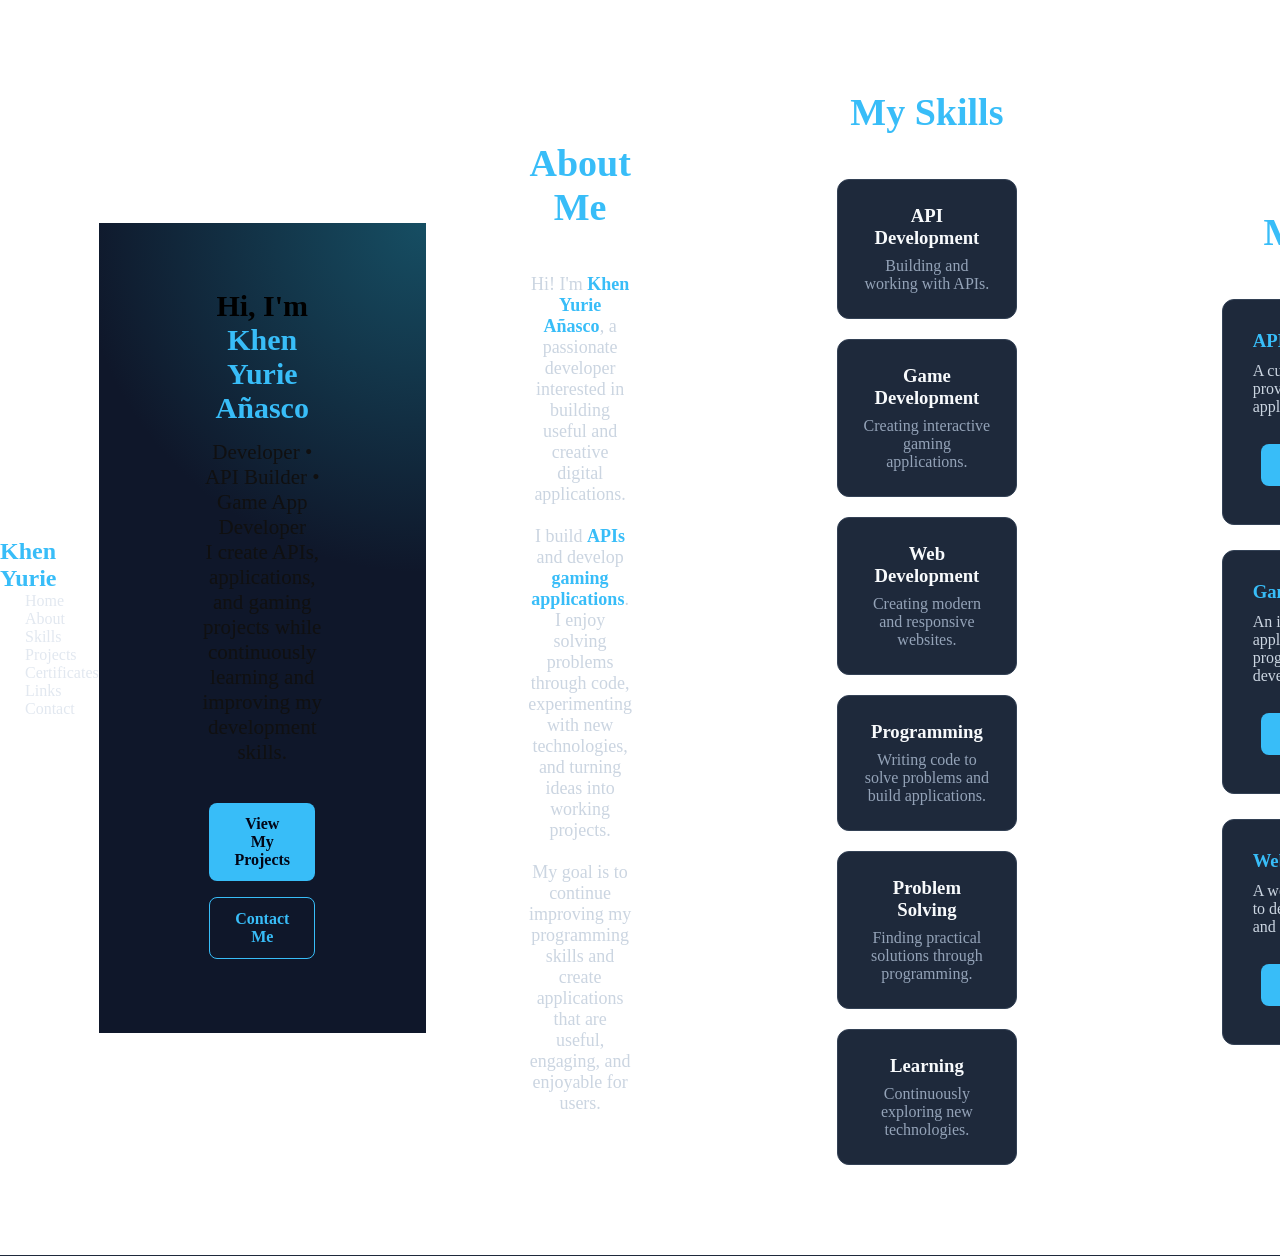
==== index.HTML @ 99fcfda0 "Add files via upload" ====
<!DOCTYPE html>
<html lang="en">
<head>
    <meta charset="UTF-8">
    <meta name="viewport" content="width=device-width, initial-scale=1.0">

    <title>Khen Yurie Añasco | Developer Portfolio</title>

    <style>
        * {
            margin: 0;
            padding: 0;
            box-sizing: border-box;
            scroll-behavior: smooth;
        }

        body { 8%;
            display: flex;
            justify-content: space-between;
            align-items: center;
            border-bottom: 1px solid #1e293b;
        }

        header h2 {
            color: #38bdf8;
        }

        nav a {
            color: #e2e8f0;
            text-decoration: none;
            margin-left: 25px;
            transition: 0.3s;
        }

        nav a:hover {
            color: #38bdf8;
        }

        /* HERO */
        .hero {
            min-height: 90vh;
            display: flex;
            align-items: center;
            justify-content: center;
            text-align: center;
            padding: 60px 8%;
            background:
                radial-gradient(circle at top right, #164e63, transparent 40%),
                #0f172a;
        }

        .hero h1 {
            font-size: 30px;
            margin-bottom: 15px;
        }

        .hero h1 span {
            color: #38bdf8;
        }

        .hero p {
            font-size: 21px;
            color: #101011;
            max-width: 700px;
            margin: auto;
        }

        .buttons {
            margin-top: 30px;
        }

        .btn {
            display: inline-block;
            padding: 12px 25px;
            margin: 8px;
            border-radius: 8px;
            text-decoration: none;
            background: #38bdf8;
            color: #020617;
            font-weight: bold;
            transition: 0.3s;
        }

        .btn:hover {
            transform: translateY(-3px);
            background: #7dd3fc;
        }

        .btn-outline {
            background: transparent;
            color: #38bdf8;
            border: 1px solid #38bdf8;
        }

        /* SECTIONS */
        section {
            padding: 90px 8%;
        }

        .section-title {
            text-align: center;
            font-size: 38px;
            margin-bottom: 45px;
            color: #38bdf8;
        }

        /* ABOUT */
        .about {
            max-width: 900px;
            margin: auto;
            text-align: center;
            font-size: 18px;
            color: #cbd5e1;
        }

        .about strong {
            color: #38bdf8;
        }

        /* SKILLS */
        .skills {
            display: grid;
            grid-template-columns: repeat(auto-fit, minmax(180px, 1fr));
            gap: 20px;
        }

        .skill {
            background: #1e293b;
            padding: 25px;
            border-radius: 12px;
            text-align: center;
            border: 1px solid #334155;
            transition: 0.3s;
        }

        .skill:hover {
            transform: translateY(-5px);
            border-color: #38bdf8;
        }

        .skill h3 {
            color: #f8fafc;
            margin-bottom: 8px;
        }

        .skill p {
            color: #94a3b8;
        }

        /* PROJECTS */
        .projects {
            display: grid;
            grid-template-columns: repeat(auto-fit, minmax(280px, 1fr));
            gap: 25px;
        }

        .project {
            background: #1e293b;
            padding: 30px;
            border-radius: 12px;
            border: 1px solid #334155;
            transition: 0.3s;
        }

        .project:hover {
            transform: translateY(-5px);
            border-color: #38bdf8;
        }

        .project h3 {
            color: #38bdf8;
            margin-bottom: 10px;
        }

        .project p {
            color: #cbd5e1;
            margin-bottom: 20px;
        }

        /* CERTIFICATES */
        .certificates {
            display: grid;
            grid-template-columns: repeat(auto-fit, minmax(280px, 1fr));
            gap: 25px;
        }

        .certificate {
            background: #1e293b;
            padding: 30px;
            border-radius: 12px;
            border: 1px solid #334155;
        }

        .certificate h3 {
            color: #f8fafc;
            margin-bottom: 10px;
        }

        .certificate p {
            color: #94a3b8;
            margin-bottom: 20px;
        }

        .certificate a {
            color: #38bdf8;
            text-decoration: none;
            font-weight: bold;
        }

        .certificate a:hover {
            text-decoration: underline;
        }

        /* LINKS */
        .links {
            text-align: center;
        }

        .links a {
            display: inline-block;
            margin: 10px;
            padding: 12px 22px;
            border: 1px solid #38bdf8;
            border-radius: 8px;
            color: #38bdf8;
            text-decoration: none;
            transition: 0.3s;
        }

        .links a:hover {
            background: #38bdf8;
            color: #020617;
        }

        /* CONTACT */
        .contact {
            text-align: center;
            background: #020617;
        }

        .contact p {
            margin: 10px;
            color: #cbd5e1;
        }

        /* FOOTER */
        footer {
            text-align: center;
            padding: 25px;
            background: #020617;
            color: #64748b;
        }

        /* MOBILE */
        @media (max-width: 70px) {

            header {
                flex-direction: column;
                gap: 15px;
            }

            nav a {
                margin: 0 8px;
            }

            .hero h1 {
                font-size: 40px;
            }

            .hero p {
                font-size: 18px;
            }
        }
    </style>
</head>

<body>

    <!-- NAVIGATION -->
    <header>

        <h2>Khen Yurie</h2>

        <nav>
            <a href="#home">Home</a>
            <a href="#about">About</a>
            <a href="#skills">Skills</a>
            <a href="#projects">Projects</a>
            <a href="#certificates">Certificates</a>
            <a href="#links">Links</a>
            <a href="#contact">Contact</a>
        </nav>

    </header>


    <!-- HOME -->
    <section class="hero" id="home">

        <div>

            <h1>
                Hi, I'm <span>Khen Yurie Añasco</span>
            </h1>

            <p>
                Developer • API Builder • Game App Developer
            </p>

            <p>
                I create APIs, applications, and gaming projects
                while continuously learning and improving my development skills.
            </p>

            <div class="buttons">

                <a href="#projects" class="btn">
                    View My Projects
                </a>

                <a href="#contact" class="btn btn-outline">
                    Contact Me
                </a>

            </div>

        </div>

    </section>


    <!-- ABOUT / BIO -->
    <section id="about">

        <h2 class="section-title">About Me</h2>

        <div class="about">

            <p>
                Hi! I'm <strong>Khen Yurie Añasco</strong>, a passionate
                developer interested in building useful and creative
                digital applications.
            </p>

            <br>

            <p>
                I build <strong>APIs</strong> and develop
                <strong>gaming applications</strong>. I enjoy solving
                problems through code, experimenting with new technologies,
                and turning ideas into working projects.
            </p>

            <br>

            <p>
                My goal is to continue improving my programming skills
                and create applications that are useful, engaging,
                and enjoyable for users.
            </p>

        </div>

    </section>


    <!-- SKILLS -->
    <section id="skills">

        <h2 class="section-title">My Skills</h2>

        <div class="skills">

            <div class="skill">
                <h3>API Development</h3>
                <p>Building and working with APIs.</p>
            </div>

            <div class="skill">
                <h3>Game Development</h3>
                <p>Creating interactive gaming applications.</p>
            </div>

            <div class="skill">
                <h3>Web Development</h3>
                <p>Creating modern and responsive websites.</p>
            </div>

            <div class="skill">
                <h3>Programming</h3>
                <p>Writing code to solve problems and build applications.</p>
            </div>

            <div class="skill">
                <h3>Problem Solving</h3>
                <p>Finding practical solutions through programming.</p>
            </div>

            <div class="skill">
                <h3>Learning</h3>
                <p>Continuously exploring new technologies.</p>
            </div>

        </div>

    </section>


    <!-- PROJECTS -->
    <section id="projects">

        <h2 class="section-title">My Projects</h2>

        <div class="projects">

            <!-- PROJECT 1 -->
            <div class="project">

                <h3>API Project</h3>

                <p>
                    A custom API project designed to provide data
                    and functionality for applications.
                </p>

                <!-- PUT YOUR PROJECT LINK HERE -->
                <a href="https://github.com/khenyuriea/-khen
                REPOSITORY"
                   target="_blank"
                   class="btn">
                    View Project
                </a>

            </div>


            <!-- PROJECT 2 -->
            <div class="project">

                <h3>Gaming Application</h3>

                <p>
                    An interactive gaming application created
                    using programming and game development concepts.
                </p>

                <!-- PUT YOUR GAME LINK HERE -->
                <a href="https://YOUR-GAME-LINK.com"
                   target="_blank"
                   class="btn">
                    Play / View Game
                </a>

            </div>


            <!-- PROJECT 3 -->
            <div class="project">

                <h3>Web Application</h3>

                <p>
                    A web-based application created to demonstrate
                    my development and programming skills.
                </p>

                <!-- PUT YOUR WEBSITE LINK HERE -->
                <a href="https://YOUR-WEBSITE.com"
                   target="_blank"
                   class="btn">
                    Visit Website
                </a>

            </div>

        </div>

    </section>


    <!-- CERTIFICATES -->
    <section id="certificates">

        <h2 class="section-title">My Certificates</h2>

        <div class="certificates">


            <!-- CERTIFICATE 1 -->
            <div class="certificate">

                <h3>Certificate of Completion</h3>

                <p>
                    Add the name of your course, training,
                    or certification here.
                </p>

                <!-- REPLACE THIS WITH YOUR CERTIFICATE LINK -->
                <a href="https://YOUR-CERTIFICATE-LINK.com"
                   target="_blank">
                    View Certificate →
                </a>

            </div>


            <!-- CERTIFICATE 2 -->
            <div class="certificate">

                <h3>Programming Certificate</h3>

                <p>
                    Add information about your programming
                    certification here.
                </p>

                <a href="https://YOUR-CERTIFICATE-LINK.com"
                   target="_blank">
                    View Certificate →
                </a>

            </div>


            <!-- CERTIFICATE 3 -->
            <div class="certificate">

                <h3>API Development Certificate</h3>

                <p>
                    Add information about your API or
                    software development certificate.
                </p>

                <a href="https://YOUR-CERTIFICATE-LINK.com"
                   target="_blank">
                    View Certificate →
                </a>

            </div>


        </div>

    </section>


    <!-- IMPORTANT LINKS -->
    <section id="links">

        <h2 class="section-title">My Links</h2>

        <div class="links">

            <!-- CHANGE THESE LINKS -->

            <a href="https://github.com/YOUR-USERNAME"
               target="_blank">
                GitHub
            </a>

            <a href="https://YOUR-LINKEDIN.com"
               target="_blank">
                LinkedIn
            </a>

            <a href="https://YOUR-PORTFOLIO-LINK.com"
               target="_blank">
                Projects
            </a>

            <a href=""
               target="_blank">
                
            </a>

        </div>

    </section>


    
    <section class="contact" id="contact">

        <h2 class="section-title">Contact Me</h2>

        

        <p><Email:akhenyurie class="gmail com"></Email:akhenyurie></p>

        <p>GitHub:
            <a href="https://github.com/Khen YurieA"
               target="_blank"
               style="color:#38bdf8;">
                
            </a>
        </p>

        <p>Location: Philippines</p>

    </section>


    <!-- FOOTER -->
    <footer>

        <p>
            © 2026 Khen Yurie Añasco. All Rights Reserved.
        </p>

    </footer>


</body>
</html>
<a href="YOUR-CERTIFICATE-LINK" target="_blank">
    
</a>

<a href="YOUR-GAME-LINK" target="_blank" class="btn">
    
</a>

<a href="YOUR-API-LINK" target="_blank" class="btn">
    
</a>
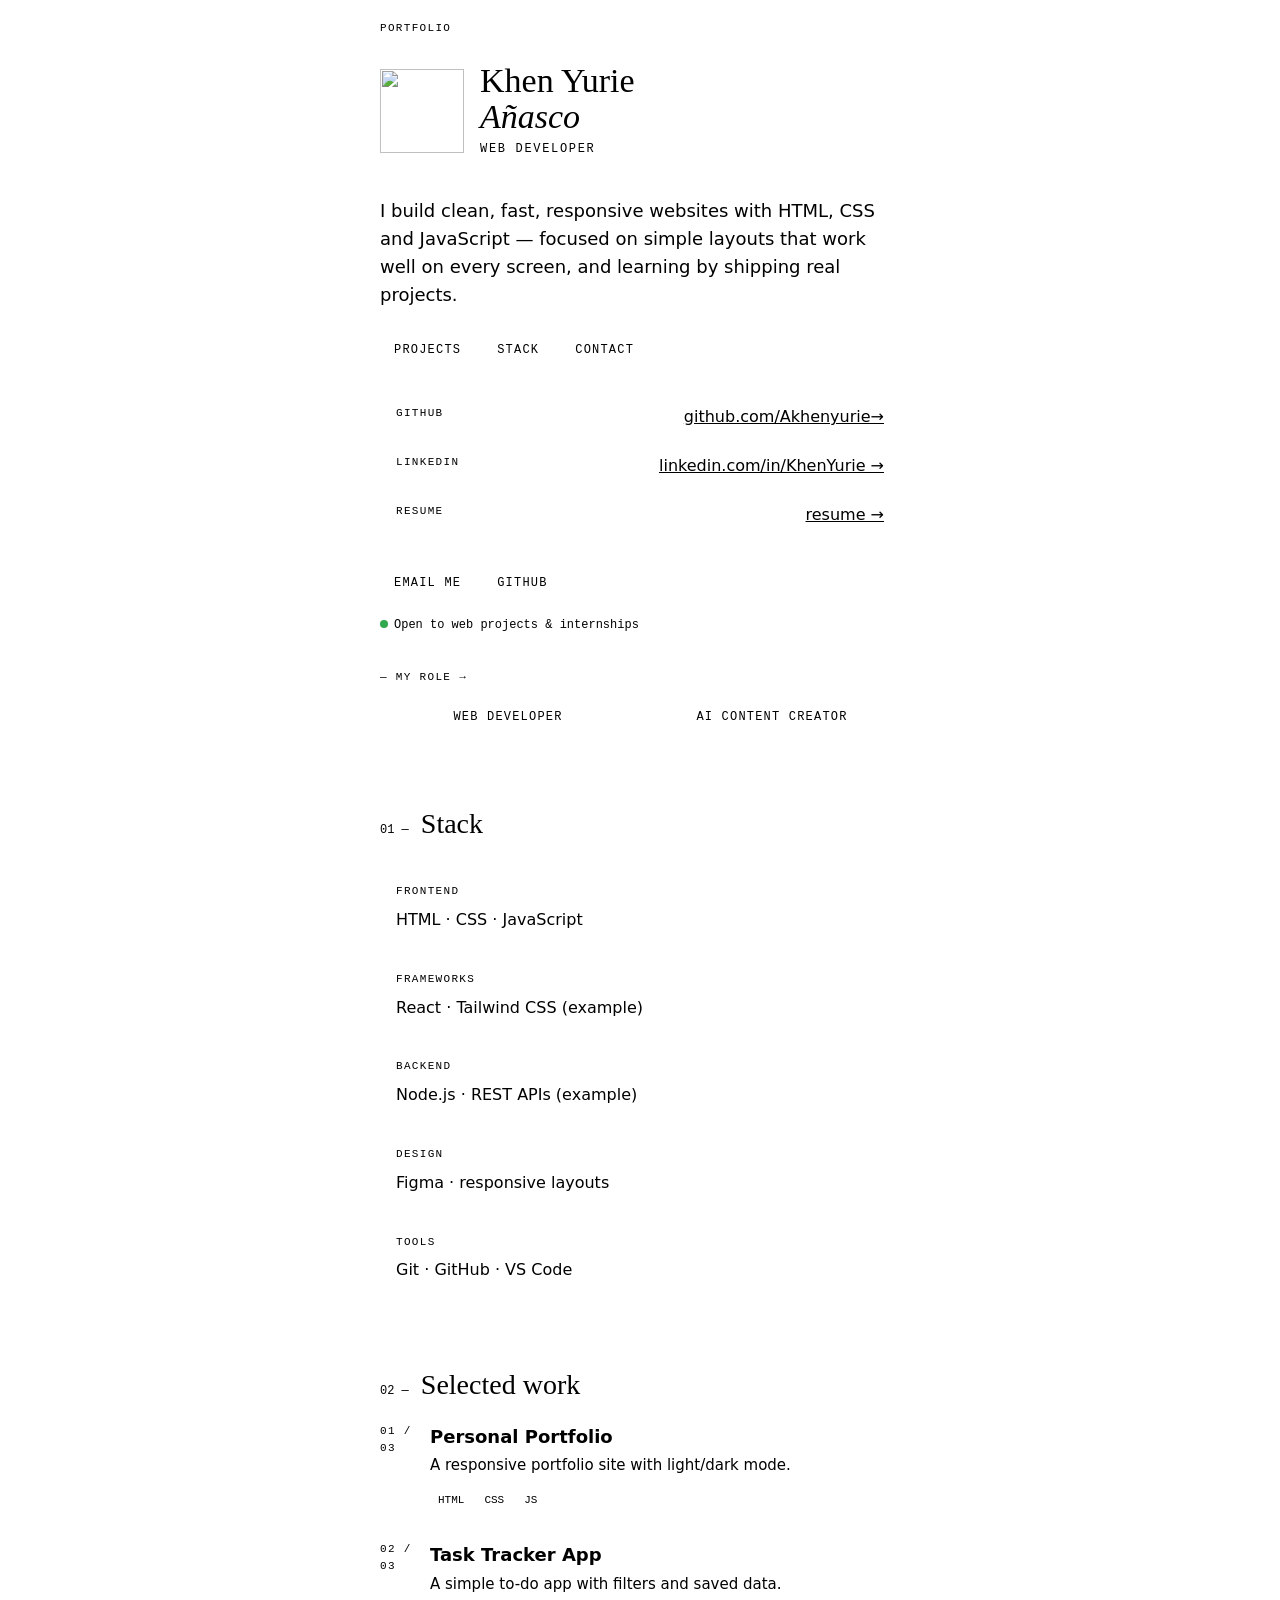
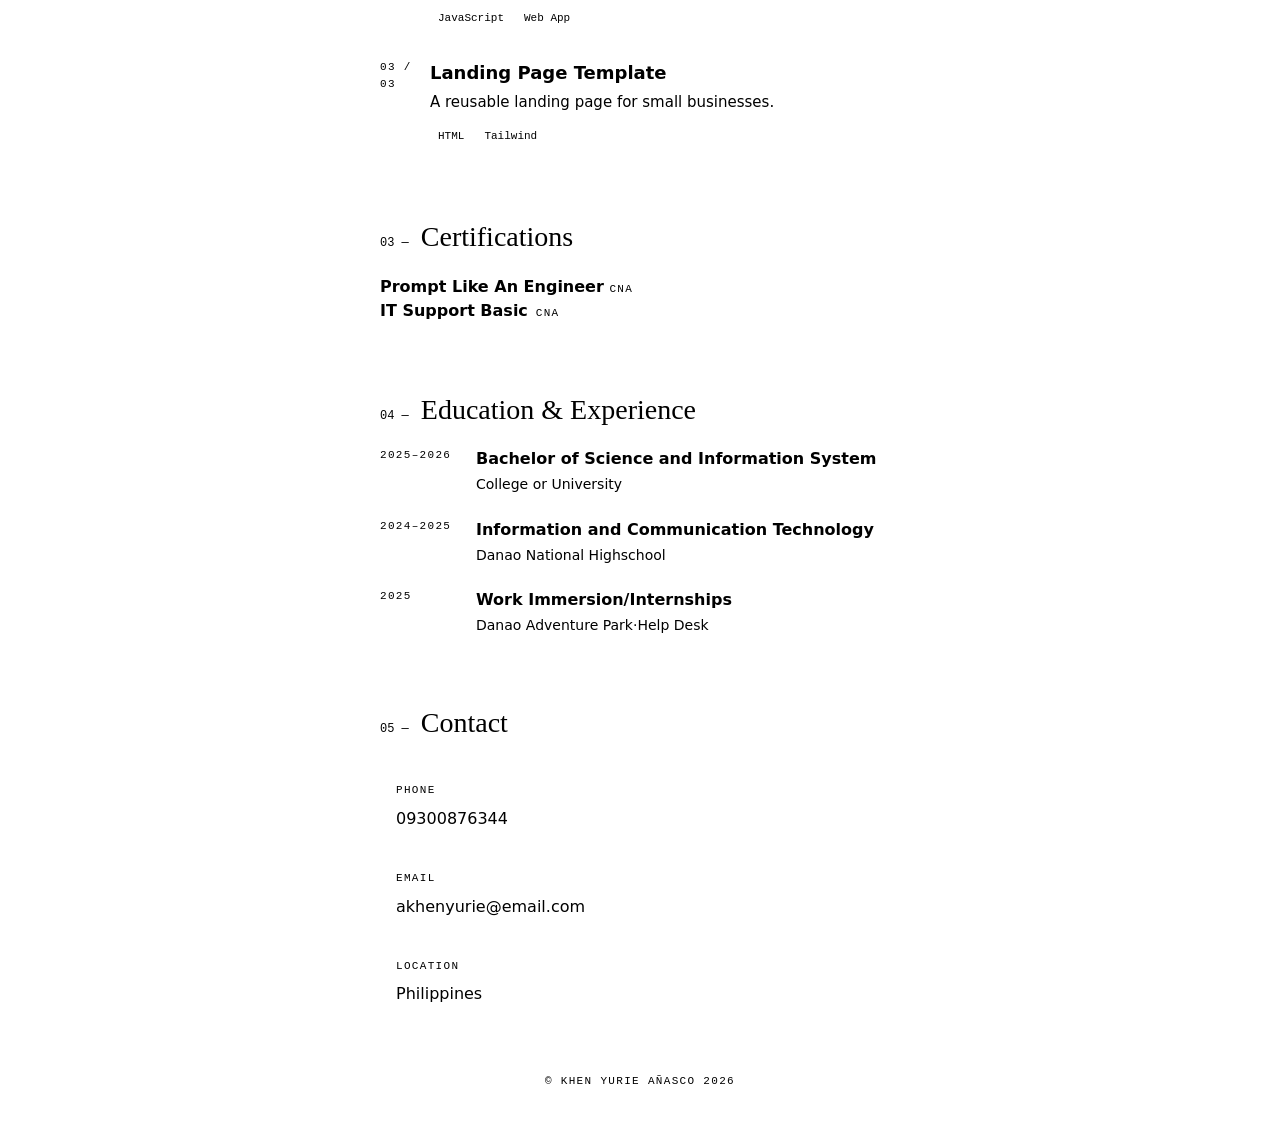
==== commit 89134d12: "Add files via upload" ====
--- a/index.HTML
+++ b/index.HTML
@@ -1,630 +1,158 @@
-
-          
 <!DOCTYPE html>
 <html lang="en">
 <head>
-    <meta charset="UTF-8">
-    <meta name="viewport" content="width=device-width, initial-scale=1.0">
+<meta charset="utf-8">
+<meta name="viewport" content="width=device-width, initial-scale=1, viewport-fit=cover">
+<title>Khen Yurie Añasco — Portfolio</title>
+<style>
 
-    <title>Khen Yurie Añasco | Developer Portfolio</title>
+    a {
+      text-decoration: none;
+    }
+<link href="https://fonts.googleapis.com/css2?family=Newsreader:ital,wght@0,500;1,500&family=JetBrains+Mono:wght@400;500&family=Inter:wght@400;500;600&display=swap" rel="stylesheet">
+<style>
+:root{--bg:#f4f1ec;--fg:#1a1a1a;--mut:#6b6760;--line:#1a1a1a;--acc:#d9531e;--card:#fbf9f5}
+@media (prefers-color-scheme:dark){:root{--bg:#151412;--fg:#f1ede6;--mut:#9a958c;--line:#f1ede6;--card:#1d1b19}}
+html{scroll-behavior:smooth}
+*{box-sizing:border-box}
+body{margin:0;background:var(--bg);color:var(--fg);font-family:Inter,system-ui,sans-serif;line-height:1.55}
+.wrap{max-width:560px;margin:0 auto;padding:20px 20px 60px}
+.mono{font-family:'JetBrains Mono',ui-monospace,monospace;text-transform:uppercase;letter-spacing:.12em;font-size:11px;color:var(--mut)}
+.head{display:flex;gap:16px;align-items:center;border-top:2px solid var(--line);padding-top:16px;margin-top:10px}
+.avatar{width:84px;height:84px;flex:none;border:2px solid var(--line);background:var(--card);display:grid;place-items:center;font-family:Newsreader,Georgia,serif;font-size:34px;font-style:italic;color:var(--acc)}
+h1{font-family:Newsreader,Georgia,serif;font-weight:500;font-size:34px;line-height:1.05;margin:0}
+h1 i{display:block}
+.sub{margin-top:6px;color:var(--acc);letter-spacing:.14em;text-transform:uppercase;font-size:12px;font-family:'JetBrains Mono',monospace}
+.lead{font-size:18px;margin:22px 0;padding-top:16px;border-top:1px solid var(--line)}
+.btn{display:inline-block;font-family:'JetBrains Mono',monospace;text-transform:uppercase;letter-spacing:.1em;font-size:12px;padding:10px 14px;border:1.5px solid var(--line);background:transparent;color:var(--fg);text-decoration:none;cursor:pointer}
+.btn.dark,.btn.on{background:var(--fg);color:var(--bg)}
+.row{display:flex;gap:8px;flex-wrap:wrap}
+.links{border:2px solid var(--line);padding:6px 16px;margin:18px 0}
+.links a{display:flex;justify-content:space-between;gap:10px;padding:12px 0;color:var(--fg);text-decoration:none;border-bottom:1px solid var(--mut)}
+.links a:last-child{border:0}
+.links span:last-child{text-decoration:underline;word-break:break-all;text-align:right}
+.status{margin-top:14px;font-family:'JetBrains Mono',monospace;font-size:12px;color:var(--mut)}
+.dot{display:inline-block;width:8px;height:8px;border-radius:50%;background:#2fa84f;margin-right:6px}
+.role{margin-top:34px}
+.role .row{margin-top:10px}
+.role .btn{flex:1;text-align:center;padding:14px 10px}
+section{margin-top:44px;padding-top:20px;border-top:1px solid var(--line)}
+h2{font-family:Newsreader,Georgia,serif;font-weight:500;font-size:28px;margin:0 0 16px;display:flex;align-items:baseline;gap:12px}
+h2 small{font-family:'JetBrains Mono',monospace;font-size:12px;color:var(--acc)}
+.box{border:2px solid var(--line);background:var(--card)}
+.box>div{padding:16px;border-bottom:1px solid var(--mut)}
+.box>div:last-child{border:0}
+.box .v{margin-top:6px}
+.proj{display:grid;grid-template-columns:44px 1fr;gap:6px;margin-bottom:26px}
+.proj h3{margin:0 0 4px;font-size:18px}
+.proj p{margin:0 0 8px;color:var(--mut);font-size:15px}
+.tag{display:inline-block;font-family:'JetBrains Mono',monospace;font-size:11px;border:1px solid var(--mut);padding:2px 8px;margin:0 4px 4px 0;background:var(--card)}
+.cert{padding:12px 0;border-bottom:1px solid var(--mut)}
+.cert b{display:block;font-weight:600}
+.edu{display:grid;grid-template-columns:84px 1fr;gap:12px;margin-bottom:22px}
+.edu h3{margin:0;font-size:16px}
+.edu p{margin:2px 0 0;color:var(--mut);font-size:14px}
+.ph{color:var(--acc)}
+footer{margin-top:50px;text-align:center}
+</style>
+</head>
+<body>
+<div class="wrap">
+  <div class="mono">Portfolio</div>
+  <div class="head">
+   <img class="avatar" src="https://i.imgur.com/RGBKaGX.jpeg">
 
-    <style>
-        * {
-            margin: 0;
-            padding: 0;
-            box-sizing: border-box;
-            scroll-behavior: smooth;
-        }
+    <div>
+      <h1>Khen Yurie <i>Añasco</i></h1>
+      <div class="sub" id="sub"></div>
+    </div>
+  </div>
+  <p class="lead" id="lead"></p>
 
-        body { 8%;
-            display: flex;
-            justify-content: space-between;
-            align-items: center;
-            border-bottom: 1px solid #1e293b;
-        }
+  <div class="row">
+    <a class="btn" href="#work">Projects</a>
+    <a class="btn" href="#stack">Stack</a>
+    <a class="btn" href="#contact">Contact</a>
+  </div>
 
-        header h2 {
-            color: #38bdf8;
-        }
+  <div class="links">
+    <a href="#"><span class="mono">GitHub</span><span>github.com/Akhenyurie→</span></a>
+    <a href="#"><span class="mono">LinkedIn</span><span>linkedin.com/in/KhenYurie →</span></a>
+    <a href="resume.html"><span class="mono">Resume</span><span>resume →</span></a>
 
-        nav a {
-            color: #e2e8f0;
-            text-decoration: none;
-            margin-left: 25px;
-            transition: 0.3s;
-        }
+  </div>
+  <div class="row">
+    <a class="btn dark" href="mailto:akhenyurie@gnail.com">Email me</a>
+    <a class="btn" href="#">GitHub</a>
+  </div>
+  <div class="status"><span class="dot"></span><span id="status"></span></div>
 
-        nav a:hover {
-            color: #38bdf8;
-        }
+  <div class="role">
+    <div class="mono">— My role →</div>
+    <div class="row" id="roles"></div>
+  </div>
 
-        /* HERO */
-        .hero {
-            min-height: 90vh;
-            display: flex;
-            align-items: center;
-            justify-content: center;
-            text-align: center;
-            padding: 60px 8%;
-            background:
-                radial-gradient(circle at top right, #164e63, transparent 40%),
-                #0f172a;
-        }
+  <section id="stack">
+    <h2><small>01 —</small>Stack</h2>
+    <div class="box" id="stackBox"></div>
+  </section>
 
-        .hero h1 {
-            font-size: 30px;
-            margin-bottom: 15px;
-        }
+  <section id="work">
+    <h2><small>02 —</small>Selected work</h2>
+    <div id="workList"></div>
+  </section>
 
-        .hero h1 span {
-            color: #38bdf8;
-        }
+  <section>
+    <h2><small>03 —</small>Certifications</h2>
+    <div class="https://www.credly.com/badges/3e01bb47-517f-416a-b5fe-d79a8c528a81/public_url"><b>Prompt Like An Engineer <span class="ph"></span></b><span class="mono">CNA</span></div>
+    <div class="https://www.credly.com/badges/30362664-2323-4130-a894-5f66659befa6/public_url
+"><b>IT Support Basic<span class="ph"></span></b><span class="mono"> CNA</span></div>
+    
+  <section>
+    <h2><small>04 —</small>Education &amp; Experience</h2>
+    <div class="edu"><span class="mono">2025–2026</span><div><h3>Bachelor of Science and Information System <span class="ph"></span></h3><p>College or University</p></div></div>
+    <div class="edu"><span class="mono">2024–2025</span><div><h3> Information and Communication Technology <span class="ph"></span></h3><p>Danao National Highschool</p></div></div>
+    <div class="edu"><span class="mono">2025</span><div><h3>Work Immersion/Internships <span class="ph"></span></h3><p>Danao Adventure Park·Help Desk </p></div></div>
+  </section>
 
-        .hero p {
-            font-size: 21px;
-            color: #101011;
-            max-width: 700px;
-            margin: auto;
-        }
+  <section id="contact">
+    <h2><small>05 —</small>Contact</h2>
+    <div class="box">
+      <div><span class="mono">Phone</span><div class="v ph">09300876344</div></div>
+      <div><span class="mono">Email</span><div class="v"><a href="mailto:akhenyurie@email.com" style="color:inherit">akhenyurie@email.com</a></div></div>
+      <div><span class="mono">Location</span><div class="v">Philippines</div></div>
+    </div>
+  </section>
 
-        .buttons {
-            margin-top: 30px;
-        }
+  <footer class="mono">© Khen Yurie Añasco 2026</footer>
+</div>
 
-        .btn {
-            display: inline-block;
-            padding: 12px 25px;
-            margin: 8px;
-            border-radius: 8px;
-            text-decoration: none;
-            background: #38bdf8;
-            color: #020617;
-            font-weight: bold;
-            transition: 0.3s;
-        }
-
-        .btn:hover {
-            transform: translateY(-3px);
-            background: #7dd3fc;
-        }
-
-        .btn-outline {
-            background: transparent;
-            color: #38bdf8;
-            border: 1px solid #38bdf8;
-        }
-
-        /* SECTIONS */
-        section {
-            padding: 90px 8%;
-        }
-
-        .section-title {
-            text-align: center;
-            font-size: 38px;
-            margin-bottom: 45px;
-            color: #38bdf8;
-        }
-
-        /* ABOUT */
-        .about {
-            max-width: 900px;
-            margin: auto;
-            text-align: center;
-            font-size: 18px;
-            color: #cbd5e1;
-        }
-
-        .about strong {
-            color: #38bdf8;
-        }
-
-        /* SKILLS */
-        .skills {
-            display: grid;
-            grid-template-columns: repeat(auto-fit, minmax(180px, 1fr));
-            gap: 20px;
-        }
-
-        .skill {
-            background: #1e293b;
-            padding: 25px;
-            border-radius: 12px;
-            text-align: center;
-            border: 1px solid #334155;
-            transition: 0.3s;
-        }
-
-        .skill:hover {
-            transform: translateY(-5px);
-            border-color: #38bdf8;
-        }
-
-        .skill h3 {
-            color: #f8fafc;
-            margin-bottom: 8px;
-        }
-
-        .skill p {
-            color: #94a3b8;
-        }
-
-        /* PROJECTS */
-        .projects {
-            display: grid;
-            grid-template-columns: repeat(auto-fit, minmax(280px, 1fr));
-            gap: 25px;
-        }
-
-        .project {
-            background: #1e293b;
-            padding: 30px;
-            border-radius: 12px;
-            border: 1px solid #334155;
-            transition: 0.3s;
-        }
-
-        .project:hover {
-            transform: translateY(-5px);
-            border-color: #38bdf8;
-        }
-
-        .project h3 {
-            color: #38bdf8;
-            margin-bottom: 10px;
-        }
-
-        .project p {
-            color: #cbd5e1;
-            margin-bottom: 20px;
-        }
-
-        /* CERTIFICATES */
-        .certificates {
-            display: grid;
-            grid-template-columns: repeat(auto-fit, minmax(280px, 1fr));
-            gap: 25px;
-        }
-
-        .certificate {
-            background: #1e293b;
-            padding: 30px;
-            border-radius: 12px;
-            border: 1px solid #334155;
-        }
-
-        .certificate h3 {
-            color: #f8fafc;
-            margin-bottom: 10px;
-        }
-
-        .certificate p {
-            color: #94a3b8;
-            margin-bottom: 20px;
-        }
-
-        .certificate a {
-            color: #38bdf8;
-            text-decoration: none;
-            font-weight: bold;
-        }
-
-        .certificate a:hover {
-            text-decoration: underline;
-        }
-
-        /* LINKS */
-        .links {
-            text-align: center;
-        }
-
-        .links a {
-            display: inline-block;
-            margin: 10px;
-            padding: 12px 22px;
-            border: 1px solid #38bdf8;
-            border-radius: 8px;
-            color: #38bdf8;
-            text-decoration: none;
-            transition: 0.3s;
-        }
-
-        .links a:hover {
-            background: #38bdf8;
-            color: #020617;
-        }
-
-        /* CONTACT */
-        .contact {
-            text-align: center;
-            background: #020617;
-        }
-
-        .contact p {
-            margin: 10px;
-            color: #cbd5e1;
-        }
-
-        /* FOOTER */
-        footer {
-            text-align: center;
-            padding: 25px;
-            background: #020617;
-            color: #64748b;
-        }
-
-        /* MOBILE */
-        @media (max-width: 70px) {
-
-            header {
-                flex-direction: column;
-                gap: 15px;
-            }
-
-            nav a {
-                margin: 0 8px;
-            }
-
-            .hero h1 {
-                font-size: 40px;
-            }
-
-            .hero p {
-                font-size: 18px;
-            }
-        }
-    </style>
-</head>
-
-<body>
-
-    <!-- NAVIGATION -->
-    <header>
-
-        <h2>Khen Yurie</h2>
-
-        <nav>
-            <a href="#home">Home</a>
-            <a href="#about">About</a>
-            <a href="#skills">Skills</a>
-            <a href="#projects">Projects</a>
-            <a href="#certificates">Certificates</a>
-            <a href="#links">Links</a>
-            <a href="#contact">Contact</a>
-        </nav>
-
-    </header>
-
-
-    <!-- HOME -->
-    <section class="hero" id="home">
-
-        <div>
-
-            <h1>
-                Hi, I'm <span>Khen Yurie Añasco</span>
-            </h1>
-
-            <p>
-                Developer • API Builder • Game App Developer
-            </p>
-
-            <p>
-                I create APIs, applications, and gaming projects
-                while continuously learning and improving my development skills.
-            </p>
-
-            <div class="buttons">
-
-                <a href="#projects" class="btn">
-                    View My Projects
-                </a>
-
-                <a href="#contact" class="btn btn-outline">
-                    Contact Me
-                </a>
-
-            </div>
-
-        </div>
-
-    </section>
-
-
-    <!-- ABOUT / BIO -->
-    <section id="about">
-
-        <h2 class="section-title">About Me</h2>
-
-        <div class="about">
-
-            <p>
-                Hi! I'm <strong>Khen Yurie Añasco</strong>, a passionate
-                developer interested in building useful and creative
-                digital applications.
-            </p>
-
-            <br>
-
-            <p>
-                I build <strong>APIs</strong> and develop
-                <strong>gaming applications</strong>. I enjoy solving
-                problems through code, experimenting with new technologies,
-                and turning ideas into working projects.
-            </p>
-
-            <br>
-
-            <p>
-                My goal is to continue improving my programming skills
-                and create applications that are useful, engaging,
-                and enjoyable for users.
-            </p>
-
-        </div>
-
-    </section>
-
-
-    <!-- SKILLS -->
-    <section id="skills">
-
-        <h2 class="section-title">My Skills</h2>
-
-        <div class="skills">
-
-            <div class="skill">
-                <h3>API Development</h3>
-                <p>Building and working with APIs.</p>
-            </div>
-
-            <div class="skill">
-                <h3>Game Development</h3>
-                <p>Creating interactive gaming applications.</p>
-            </div>
-
-            <div class="skill">
-                <h3>Web Development</h3>
-                <p>Creating modern and responsive websites.</p>
-            </div>
-
-            <div class="skill">
-                <h3>Programming</h3>
-                <p>Writing code to solve problems and build applications.</p>
-            </div>
-
-            <div class="skill">
-                <h3>Problem Solving</h3>
-                <p>Finding practical solutions through programming.</p>
-            </div>
-
-            <div class="skill">
-                <h3>Learning</h3>
-                <p>Continuously exploring new technologies.</p>
-            </div>
-
-        </div>
-
-    </section>
-
-
-    <!-- PROJECTS -->
-    <section id="projects">
-
-        <h2 class="section-title">My Projects</h2>
-
-        <div class="projects">
-
-            <!-- PROJECT 1 -->
-            <div class="project">
-
-                <h3>API Project</h3>
-
-                <p>
-                    A custom API project designed to provide data
-                    and functionality for applications.
-                </p>
-
-                <!-- PUT YOUR PROJECT LINK HERE -->
-                <a href="https://github.com/khenyuriea/-khen
-                REPOSITORY"
-                   target="_blank"
-                   class="btn">
-                    View Project
-                </a>
-
-            </div>
-
-
-            <!-- PROJECT 2 -->
-            <div class="project">
-
-                <h3>Gaming Application</h3>
-
-                <p>
-                    An interactive gaming application created
-                    using programming and game development concepts.
-                </p>
-
-                <!-- PUT YOUR GAME LINK HERE -->
-                <a href="https://YOUR-GAME-LINK.com"
-                   target="_blank"
-                   class="btn">
-                    Play / View Game
-                </a>
-
-            </div>
-
-
-            <!-- PROJECT 3 -->
-            <div class="project">
-
-                <h3>Web Application</h3>
-
-                <p>
-                    A web-based application created to demonstrate
-                    my development and programming skills.
-                </p>
-
-                <!-- PUT YOUR WEBSITE LINK HERE -->
-                <a href="https://YOUR-WEBSITE.com"
-                   target="_blank"
-                   class="btn">
-                    Visit Website
-                </a>
-
-            </div>
-
-        </div>
-
-    </section>
-
-
-    <!-- CERTIFICATES -->
-    <section id="certificates">
-
-        <h2 class="section-title">My Certificates</h2>
-
-        <div class="certificates">
-
-
-            <!-- CERTIFICATE 1 -->
-            <div class="certificate">
-
-                <h3>Certificate of Completion</h3>
-
-                <p>
-                    Add the name of your course, training,
-                    or certification here.
-                </p>
-
-                <!-- REPLACE THIS WITH YOUR CERTIFICATE LINK -->
-                <a href="https://YOUR-CERTIFICATE-LINK.com"
-                   target="_blank">
-                    View Certificate →
-                </a>
-
-            </div>
-
-
-            <!-- CERTIFICATE 2 -->
-            <div class="certificate">
-
-                <h3>Programming Certificate</h3>
-
-                <p>
-                    Add information about your programming
-                    certification here.
-                </p>
-
-                <a href="https://YOUR-CERTIFICATE-LINK.com"
-                   target="_blank">
-                    View Certificate →
-                </a>
-
-            </div>
-
-
-            <!-- CERTIFICATE 3 -->
-            <div class="certificate">
-
-                <h3>API Development Certificate</h3>
-
-                <p>
-                    Add information about your API or
-                    software development certificate.
-                </p>
-
-                <a href="https://YOUR-CERTIFICATE-LINK.com"
-                   target="_blank">
-                    View Certificate →
-                </a>
-
-            </div>
-
-
-        </div>
-
-    </section>
-
-
-    <!-- IMPORTANT LINKS -->
-    <section id="links">
-
-        <h2 class="section-title">My Links</h2>
-
-        <div class="links">
-
-            <!-- CHANGE THESE LINKS -->
-
-            <a href="https://github.com/YOUR-USERNAME"
-               target="_blank">
-                GitHub
-            </a>
-
-            <a href="https://YOUR-LINKEDIN.com"
-               target="_blank">
-                LinkedIn
-            </a>
-
-            <a href="https://YOUR-PORTFOLIO-LINK.com"
-               target="_blank">
-                Projects
-            </a>
-
-            <a href=""
-               target="_blank">
-                
-            </a>
-
-        </div>
-
-    </section>
-
-
-    
-    <section class="contact" id="contact">
-
-        <h2 class="section-title">Contact Me</h2>
-
-        
-
-        <p><Email:akhenyurie class="gmail com"></Email:akhenyurie></p>
-
-        <p>GitHub:
-            <a href="https://github.com/Khen YurieA"
-               target="_blank"
-               style="color:#38bdf8;">
-                
-            </a>
-        </p>
-
-        <p>Location: Philippines</p>
-
-    </section>
-
-
-    <!-- FOOTER -->
-    <footer>
-
-        <p>
-            © 2026 Khen Yurie Añasco. All Rights Reserved.
-        </p>
-
-    </footer>
-
-
+<script>
+const R={
+ "Web Developer":{
+  sub:"Web Developer",
+  lead:"I build clean, fast, responsive websites with HTML, CSS and JavaScript — focused on simple layouts that work well on every screen, and learning by shipping real projects.",
+  status:"Open to web projects & internships",
+  stack:[["Frontend","HTML · CSS · JavaScript"],["Frameworks","React · Tailwind CSS (example)"],["Backend","Node.js · REST APIs (example)"],["Design","Figma · responsive layouts"],["Tools","Git · GitHub · VS Code"]],
+  work:[["Personal Portfolio","A responsive portfolio site with light/dark mode.",["HTML","CSS","JS"]],["Task Tracker App","A simple to-do app with filters and saved data.",["JavaScript","Web App"]],["Landing Page Template","A reusable landing page for small businesses.",["HTML","Tailwind"]]]},
+ "AI Content Creator":{
+  sub:"AI Content Creator",
+  lead:"I turn AI tools into repeatable content workflows — prompt systems, AI-assisted visuals, voiceovers and copy that reads human and ships on schedule.",
+  status:"Open to AI content & automation work",
+  stack:[["Prompting","Prompt engineering · system prompts"],["Content & Copy","AI-assisted writing · captions"],["Visual","AI image generation · thumbnails"],["Audio & Voice","Text-to-speech · voiceover"],["Tools","ChatGPT · Claude · Midjourney · CapCut"]],
+  work:[["Prompt Library","Reusable prompts for writing, images and ideas.",["Prompting","Templates"]],["AI Content Pipeline","Topic → draft, captions and image prompts in one pass.",["Workflow","LLM"]],["AI Voiceover Reels","Short videos with AI voice, visuals and captions.",["Voiceover","Reels"]]]}
+};
+const $=id=>document.getElementById(id);
+const rolesEl=$('roles');
+function show(name){
+  const d=R[name];
+  $('sub').textContent=d.sub;$('lead').textContent=d.lead;$('status').textContent=d.status;
+  $('stackBox').innerHTML=d.stack.map(s=>`<div><span class="mono">${s[0]}</span><div class="v">${s[1]}</div></div>`).join('');
+  $('workList').innerHTML=d.work.map((w,i)=>`<div class="proj"><span class="mono">0${i+1} /<br>0${d.work.length}</span><div><h3>${w[0]}</h3><p>${w[1]}</p>${w[2].map(t=>`<span class="tag">${t}</span>`).join('')}</div></div>`).join('');
+  [...rolesEl.children].forEach(b=>b.classList.toggle('on',b.textContent===name));
+}
+Object.keys(R).forEach(n=>{const b=document.createElement('button');b.className='btn';b.textContent=n;b.onclick=()=>show(n);rolesEl.appendChild(b)});
+show("Web Developer");
+</script>
 </body>
-</html>
-<a href="YOUR-CERTIFICATE-LINK" target="_blank">
-    
-</a>
-
-<a href="YOUR-GAME-LINK" target="_blank" class="btn">
-    
-</a>
-
-<a href="YOUR-API-LINK" target="_blank" class="btn">
-    
-</a>
-
+</html
